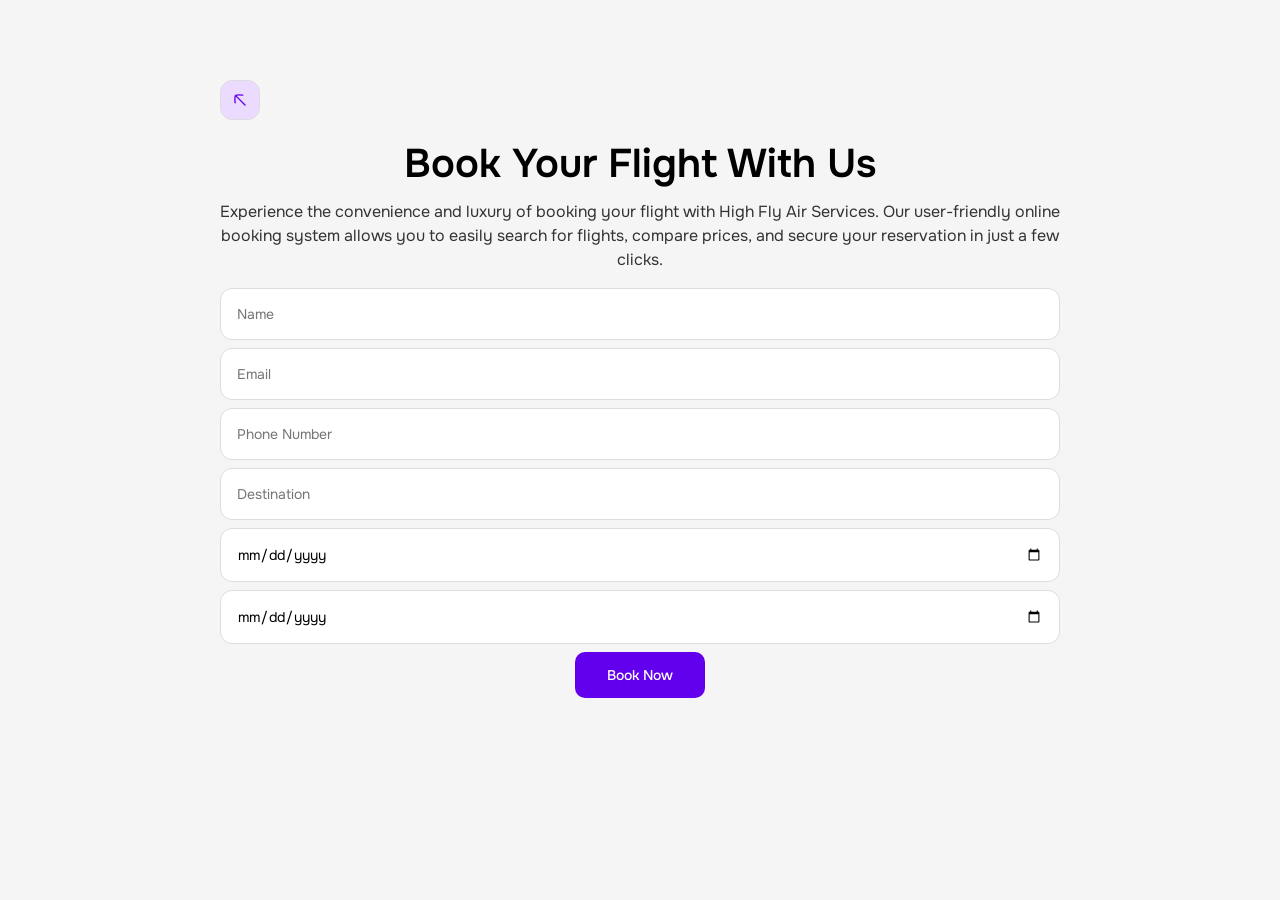
==== booking.html @ 087ce3fb "final v" ====
<!doctype html>
<html lang="en">

<head>
    <meta charset="UTF-8" />
    <meta name="viewport" content="width=device-width, initial-scale=1.0" />
    <title>high fly air services</title>
    <link rel="stylesheet" href="style.css" />
</head>

<body>
    <main class="main">

        <div class="parent">
            <div class="content-div">
                <div class="booking">
                    <svg xmlns="http://www.w3.org/2000/svg" class="back-btn"
                        viewBox="0 0 24 24"><!-- Icon from Huge Icons by Hugeicons - undefined -->
                        <path fill="none" stroke="currentColor" stroke-linecap="round" stroke-linejoin="round"
                            stroke-width="1.5" d="M15 6.65s-6.938-.542-7.915.435S6.65 15 6.65 15m.85-7.5l10 10" />
                    </svg>
                    <h1 class="services-head">Book Your Flight with Us</h1>
                    <p class="booking-description">
                        Experience the convenience and luxury of booking your flight with High Fly Air Services. Our
                        user-friendly online booking system allows you to easily search for flights, compare prices, and
                        secure your reservation in just a few clicks.
                    </p>
                    <form action="" class="contact-form">
                        <input type="text" placeholder="Name" class="input-field" />
                        <input type="email" placeholder="Email" class="input-field" />
                        <input type="text" placeholder="Phone Number" class="input-field" />
                        <input type="text" placeholder="Destination" class="input-field" />
                        <input type="date" placeholder="Departure Date" class="input-field" />
                        <input type="date" placeholder="Return Date" class="input-field" />
                        <button type="submit" class="form-btn">Book Now</button>
                    </form>

                </div>
            </div>
        </div>
    </main>

    <script src="script.js"></script>
</body>

</html>
---- style.css ----
@import url("https://fonts.googleapis.com/css2?family=Onest:wght@100..900&display=swap");

*,
*::before,
*::after {
  box-sizing: border-box;
  padding: 0;
  margin: 0;
}

:root {
  --primary-color: #6200ee;
  --secondary-color: #822afd;
  --background-color: #f5f5f5;
  --black: #000;
  --white: #fff;
  --border: 1px solid #ddd;
  --grey: #dedede;
  --grey-2: #efefef;

  --text-color: #333;
  --font-family: "Onest", sans-serif;
  --border-radius: 20px;
  --transition: all 1s ease;
  --conrner-shape: squaricle;
}

html {
  scroll-behavior: smooth;
}

body {
  font-family: "Onest", sans-serif;
  background-color: var(--background-color);
  color: var(--text-color);
  line-height: 150%;
  width: 100%;
}

a {
  text-decoration: none;
}

.main {
  display: flex;
  flex-direction: column;
  align-items: center;
  justify-content: center;
  width: 100%;
}
.header {
  display: flex;
  flex-direction: column;
  align-items: center;
  justify-content: center;
  width: 100%;
  padding: 1rem 0;
}

.parent {
  display: flex;
  flex-direction: column;
  align-items: center;
  justify-content: center;
  width: 100%;
}

.header-content {
  display: flex;
  flex-direction: row;
  align-items: center;
  justify-content: space-between;
  width: 90%;
  padding: 10px;
  max-width: 1200px;
  border-radius: var(--border-radius);
  border: var(--border);
  box-shadow: 0 2px 4px #0000001a;
}

.logo-link {
  display: flex;
  width: 30%;
  text-decoration: none;
  line-height: none;
}

.logo {
  width: 100%;
  border-radius: 10px;
}

.navbar {
  display: none;
  flex-direction: row;
  align-items: center;
  justify-content: center;
  gap: 1rem;
}

.nav-list {
  list-style: none;
  display: flex;
  flex-direction: row;
  align-items: center;
  justify-content: center;
  gap: 1rem;
}

.nav-list li a {
  text-decoration: none;
  color: var(--text-color);
  font-size: 1rem;
  font-weight: 500;
  transition: var(--transition);
}
.nav-list li a:hover {
  color: var(--primary-color);
}

.Btn {
  padding: 1rem 2rem;
  background-color: var(--grey);
  color: var(--text-color);
  font-size: 0.875rem;
  border: none;
  border-radius: 10px;
  cursor: pointer;
  font-family: var(--font-family);
  transition: var(--transition);
  font-weight: 500;
  text-transform: capitalize;
  text-decoration: none;
  line-height: 100%;
}



.content-div {
  display: flex;
  flex-direction: column;
  align-items: center;
  justify-content: center;
  width: 90%;
  max-width: 1200px;
}

.hero {
  display: flex;
  flex-direction: column;
  align-items: center;
  justify-content: center;
  width: 100%;
  gap: 2rem;

  padding: 4rem 0;
}

.column1 {
  display: flex;
  flex-direction: column;
  align-items: center;
  justify-content: center;
  width: 100%;
  gap: 1rem;
  background-image: url("assets/heroimg.jpg");
  background-size: cover;
  background-position: center;
  height: 100px;
  border-radius: 150px;
  position: relative;
}

.airplane {
  width: 100%;
  margin-top: -4rem;
  user-select: none;
}

.column2 {
  display: flex;
  flex-direction: column;
  align-items: center;
  justify-content: center;
  width: 100%;
  gap: 1rem;
}

.head1 {
  font-size: 2rem;
  color: var(--black);
  font-weight: 600;
  text-transform: capitalize;
  text-align: center;
  line-height: 100%;
  word-spacing: -1%;
  letter-spacing: -3%;
}

.description {
  font-size: 1.125rem;
  color: var(--text-color);
  line-height: 1.5;
  text-align: center;
}

.btn {
  padding: 1rem 2rem;
  background-color: var(--primary-color);
  color: var(--white);
  font-size: 0.875rem;
  border: none;
  border-radius: 10px;
  cursor: pointer;
  font-family: var(--font-family);
  transition: var(--transition);
  font-weight: 500;
  text-transform: capitalize;
  text-decoration: none;
  line-height: 100%;
}




.btn:hover {
  background-color: var(--secondary-color);
  color: var(--white);
}

.form-btn {
  padding: 1rem 2rem;
  background-color: var(--primary-color);
  color: var(--white);
  font-size: 0.875rem;
  border: none;
  border-radius: 10px;
  cursor: pointer;
  font-family: var(--font-family);
  transition: var(--transition);
  font-weight: 500;
  text-transform: capitalize;
  line-height: 100%;
  text-decoration: none;
}


/* animations sec */

.scale {
  animation: scale 1.5s ease alternate both;
}

@keyframes scale {
  from {
    transform: scale(0);
    opacity: 0.5;
  }
  to {
    transform: scale(1);
    opacity: 1;
  }
}

.fadeUp {
  animation: fadeUp 1s ease alternate both;
}

@keyframes fadeUp {
  from {
    transform: translateY(40px);
    opacity: 0;
  }
  to {
    transform: translateY(0);
    opacity: 1;
  }
}

.fade-service {
  animation: fade-service 1s ease alternate both;
  transition: var(--transition);
}

@keyframes fade-service {
  from {
    transform: translateY(40px);
    opacity: 0;
  }
  to {
    transform: translateY(0);
    opacity: 1;
  }
}

/* animation sec end */

.about-us {
  display: flex;
  flex-direction: column;
  align-items: center;
  justify-content: center;
  width: 100%;
  gap: 2rem;
  padding: 3rem 0;
}

.about-column-1 {
  display: flex;
  flex-direction: column;
  align-items: start;
  justify-content: space-between;
  width: 100%;
  gap: 1rem;
}

.about-head {
  font-size: 2rem;
  color: var(--black);
  font-weight: 600;
  text-transform: capitalize;
  line-height: 100%;
  width: 100%;
  word-spacing: -1%;
  letter-spacing: -3%;
}

.about-description {
  font-size: 1rem;
  color: var(--text-color);
  line-height: 1.5;
  width: 100%;
}

.about-column-2 {
  display: flex;
  flex-direction: column;
  justify-content: space-between;
  width: 100%;
  gap: 1rem;
}

.img-div {
  width: 100%;
  display: flex;
  background-image: url("assets/about-us.jpg");
  background-size: cover;
  background-position: center;
  border-radius: var(--border-radius);
  min-height: 200px;
}

.column-2-copy {
  display: flex;
  flex-direction: column;
  justify-content: stretch;
  align-items: center;
  width: 100%;
  gap: 1rem;
}

.copy-1 {
  display: flex;
  flex-direction: column;
  align-items: start;
  justify-content: center;
  padding: 1rem;
  gap: 1rem;
  border-radius: var(--border-radius);
  color: var(--white);
  background: var(--text-color);
}

.copy-head {
  font-size: 1.5rem;
  font-weight: 600;
  text-transform: capitalize;
  line-height: 100%;
}
.copy-description {
  font-size: 1rem;
}

.copy-2 {
  display: flex;
  flex-direction: column;
  align-items: center;
  justify-content: center;
  text-align: center;
  width: 80%;
  background: var(--grey);
  padding: 1rem;
  gap: 1rem;
  border-radius: var(--border-radius);
  color: var(--black);
  animation-delay: 0.2s;
}

.success {
  font-size: 3rem;
  color: var(--text-color);
  font-weight: 600;
  text-transform: capitalize;
  line-height: 100%;
}

.plus {
  color: var(--primary-color);
}

.success-description {
  font-size: 0.875rem;
}

.services {
  display: flex;
  flex-direction: column;
  align-items: center;
  justify-content: center;
  width: 100%;
  gap: 2rem;
  padding: 3rem 0;
}

.services-head {
  font-size: 2rem;
  color: var(--black);
  font-weight: 600;
  text-transform: capitalize;
  line-height: 100%;
  text-align: center;
  word-spacing: -1%;
  letter-spacing: -3%;
}

.services-list {
  display: flex;
  flex-direction: column;
  justify-content: center;
  width: 100%;
  gap: 1rem;
}

.service-item {
  display: flex;
  flex-direction: column;
  align-items: center;
  justify-content: center;
  width: 100%;
  gap: 1rem;
  padding: 10px;
  border-radius: 30px;
  background: var(--white);
  color: var(--text-color);
  transition: var(--transition);
  cursor: pointer;
}

.service-item:nth-child(1) {
  animation-delay: 0.3s;
}

.service-item:nth-child(2) {
  background: var(--secondary-color);
  color: var(--white);
  animation-delay: 0s;
}

.service-item:nth-child(3) {
  animation-delay: 0.3s;
}

.service-icon {
  width: 100%;
  height: 200px;
  object-fit: cover;
  border-radius: var(--border-radius);
  border: var(--border);
}
.service-title {
  font-size: 1.5rem;

  font-weight: 600;
  text-transform: capitalize;
  line-height: 100%;
}

.service-description {
  font-size: 1rem;
  line-height: 1.5;
  text-align: center;
  flex-grow: 1;
}

.why-us {
  width: 100%;
  list-style: disc;
  list-style-position: inside;
  display: flex;
  flex-direction: row;
  flex-wrap: wrap;
  align-items: center;
  justify-content: space-around;
  gap: 1rem;
}

.why-us .why {
  font-size: 1.125rem;
  color: var(--text-color);
  line-height: 1.5;
  text-align: center;
}

.why::marker {
  color: var(--primary-color);
}

.ourpromise {
  display: flex;
  flex-direction: column;
  align-items: center;
  justify-content: center;
  width: 100%;
  gap: 1rem;
  padding: 3rem 0;
}
.promise-description {
  font-size: 1.25rem;
  text-align: center;
  line-height: 150%;
}

.bold-tag {
  font-weight: 600;
  color: var(--primary-color);
}

.ourvision {
  display: flex;
  flex-direction: column;
  align-items: center;
  justify-content: center;
  width: 100%;
  gap: 1rem;
  padding: 3rem 0;
}

.our-vision-1 {
  display: flex;
  flex-direction: column-reverse;
  gap: 1rem;
  justify-content: space-between;
  width: 100%;
}

.vision-row-child-1 {
  display: flex;
  flex-direction: column;
  align-items: start;
  justify-content: center;
  gap: 1rem;
  width: 100%;
  padding: 1rem;
  background: var(--grey-2);
  border-radius: var(--border-radius);
  border: var(--border);
}

.vision-head2 {
  font-size: 1.25rem;
  color: var(--black);
  font-weight: 600;
  text-transform: capitalize;
  line-height: 100%;
}

.vision-feature {
  display: flex;
  flex-direction: column;
  gap: 0.5rem;
  list-style-position: inside;
  color: var(--text-color);
}

.feature::marker {
  color: var(--primary-color);
}

.vision-row-child-2 {
  display: flex;
  flex-direction: column;
  align-items: center;
  justify-content: center;
  gap: 1rem;
  width: 100%;
  padding: 1rem;
  background: var(--grey-2);
  border-radius: var(--border-radius);
  border: var(--border);
  text-align: center;
  color: var(--black);
  border-radius: var(--border-radius);
}

.ourvision-grid {
  display: grid;
  grid-template-columns: repeat(1, 1fr);
  grid-template-rows: repeat(2, auto);
  gap: 1rem;
  width: 100%;
}

.vision-card {
  display: flex;
  flex-direction: column;
  width: 100%;
  gap: 1rem;
  padding: 1rem;
  border-radius: var(--border-radius);
  background: var(--white);
  color: var(--text-color);
  transition: var(--transition);
  cursor: pointer;
}

.vision-card:hover {
  transform: translateY(10px);
}

.vision-card:nth-child(2) {
  background: var(--secondary-color);
  animation-delay: 0.2s;
  color: var(--white);
}

.vision-card:nth-child(2) .vision-icon {
  color: var(--white);
}

.ourpromise-head {
  font-size: 1.5rem;
  color: var(--black);
  font-weight: 600;
  text-transform: capitalize;
  line-height: 100%;
}

.ourpromise-desc {
  font-size: 0.875rem;
  line-height: 1.5;
  text-align: center;
}

.vision-icon {
  width: 30px;
  height: 30px;
  color: var(--primary-color);

}

.vision-head {
  font-size: 1.25rem;
  font-weight: 600;
  text-transform: capitalize;
  line-height: 100%;
}

.vision-description {
  font-size: 0.9rem;
  line-height: 150%;
}

/* FAQs */

.FAQs {
  display: flex;
  flex-direction: column;
  align-items: center;
  justify-content: center;
  width: 100%;
  gap: 2rem;
  padding: 3rem 0;
}

.accordion {
  display: flex;
  flex-direction: column;
  align-items: center;
  justify-content: center;
  width: 100%;
  gap: 0.5rem;
}

.accordion-item {
  width: 100%;
  border-radius: var(--border-radius);
  background: var(--white);
  justify-content: center;
  align-items: center;
  transition: var(--transition);
  border: 1px solid transparent;
}

.accordion-header {
  font-family: var(--font-family);
  width: 100%;
  padding: 1rem;
  font-size: 1rem;
  font-weight: 500;
  color: var(--text-color);
  display: flex;
  align-items: center;
  justify-content: space-between;
  border: none;
  background: none;
  cursor: pointer;
}

.plus-icon {
  width: 20px;
  height: 20px;
  color: var(--primary-color);
  transition: var(--transition);
}

.accordion-content-parent {
  display: grid;
  overflow: hidden;
  transition: var(--transition);
  grid-template-rows: 0fr;
}

.accordion-content {
  overflow: hidden;
  font-size: 0.875rem;
  line-height: 1.5;
  color: var(--text-color);
}

.answer {
  padding: 1rem;
  width: 100%;
}

.accordion-item.open .accordion-content-parent {
  grid-template-rows: 1fr;
}

.accordion-item.open {
  background: var(--grey-2);
  border: var(--border);
}

.accordion-item.open .plus-icon {
  transform: rotate(45deg);
}

.accordion-item.open .accordion-header {
  color: var(--primary-color);
}

.contact-us {
  display: flex;
  flex-direction: column;
  align-items: center;
  justify-content: center;
  width: 100%;
  gap: 2rem;
  padding: 3rem 0;
}

.contact-information {
  display: flex;
  flex-direction: column;
  gap: 1rem;
  width: 100%;
  justify-content: space-between;
}

.contact-info-sec {
  display: flex;
  flex-direction: column;
  align-items: center;
  gap: 1rem;
  width: 100%;
}

.info-card {
  display: flex;
  flex-direction: column;
  align-items: center;
  justify-content: center;
  width: 90%;
  gap: 1rem;
  padding: 1rem;
  border-radius: var(--border-radius);
  background: var(--white);
  color: var(--text-color);
  border: var(--border);
  transition: var(--transition);
  cursor: pointer;
  flex-grow: 1;
}

.info-card:hover {
  transform: translateY(5px);
}

.info-icon {
  width: 40px;
  height: 40px;
  color: var(--primary-color);
}

.info-name {
  font-size: 1rem;
  font-weight: 500;
  text-transform: capitalize;
  line-height: 100%;
}

.info-card:nth-child(2) {
  background: var(--grey-2);
  width: 100%;
  border: var(--border);
}

.contact-form-sec {
  display: flex;
  flex-direction: column;
  align-items: center;
  justify-content: center;
  gap: 1rem;
  width: 100%;
  background: var(--grey-2);
  padding: 1rem;
  border-radius: var(--border-radius);
  border: var(--border);
}

.contact-form {
  display: flex;
  flex-direction: column;
  align-items: center;
  justify-content: center;
  width: 100%;
  gap: 0.5rem;
}

input,
textarea {
  width: 100%;
  font-family: var(--font-family);
  border-radius: 12px;
  border: var(--border);
  font-size: 0.875rem;
  transition: var(--transition);
  padding: 1rem;
}

textarea {
  resize: vertical;
  min-height: 200px;
}

input:focus,
textarea:focus {
  outline: none;
  border-color: var(--primary-color);
}

.booking{
  display: flex;
  flex-direction: column;
  align-items: center;
  justify-content: center;
  width: 100%;
  gap: 1rem;
  padding: 5rem 0;
  position: relative;

}

.booking-description {
  font-size: 1rem;
  color: var(--text-color);
  line-height: 1.5;
  text-align: center;
  width: 100%;
}

.back-btn{
  width: 40px;
  height: 40px;
  padding: 0.5rem;
  border-radius: 12px;
  border: var(--border);
  background: #ebdcff;
  color: var(--primary-color);
  transition: var(--transition);  
  cursor: pointer;
  position: absolute;
  top: 1rem;
  left: 0;
}


/* media tablet */

@media (min-width: 768px) {
  .header-content {
    width: 95%;
  }

  .logo-link {
    width: 20%;
  }

  .logo {
    width: 100%;
  }

  .navbar {
    display: flex;
  }

  .content-div {
    width: 95%;
    padding: 4rem 0;
  }

  .column1 {
    height: 150px;
  }

  .column2 {
    width: 80%;
  }

  .airplane {
    width: 80%;
    margin-top: -6rem;
  }

  .about-column-1 {
    flex-direction: row;
  }

  .about-column-2 {
    flex-direction: row;
  }

  .img-div {
    width: 60%;
  }

  .column-2-copy {
    width: 40%;
  }

  .services-list {
    flex-direction: row;
  }

  .promise-description {
    font-size: 1.6rem;
  }

  .vision-row-child-1,
  .vision-row-child-2 {
    width: 50%;
  }

  .ourvision-grid {
    grid-template-columns: repeat(2, 1fr);
    grid-template-rows: repeat(1, auto);
  }

  .our-vision-1 {
    flex-direction: row-reverse;
  }

  .contact-information {
    flex-direction: row;
  }

  .contact-info-sec {
    width: 40%;
  }
  .contact-form-sec {
    width: 60%;
  }


.booking{
 
  width: 70%;
  
}
}

/* media desktop */

@media (min-width: 1024px) {
  .header-content {
    width: 100%;
  }

  .logo-link {
    width: 15%;
  }

  .logo {
    width: 100%;
  }

  .content-div {
    width: 100%;
  }

  .hero {
    gap: 3rem;
    padding: 10rem 0;
  }

  .column1 {
    height: 250px;
  }

  .column2 {
    width: 60%;
  }

  .head1 {
    font-size: 3rem;
  }

  .about-head,
  .services-head {
    font-size: 2.5rem;
  }

  .about-us {
    padding: 5rem 0;
  }

  .services {
    padding: 5rem 0;
  }

  .services-list {
    flex-direction: row;
  }

  .ourpromise {
    padding: 5rem 0;
  }

  .FAQs {
    padding: 5rem 0;
  }

  .accordion {
    width: 60%;
  }

  .ourvision-grid {
    grid-template-columns: repeat(3, 1fr);
    grid-template-rows: repeat(1, auto);
  }

  .contact-info-sec {
    width: 30%;
  }
  .contact-form-sec {
    width: 70%;
  }
}
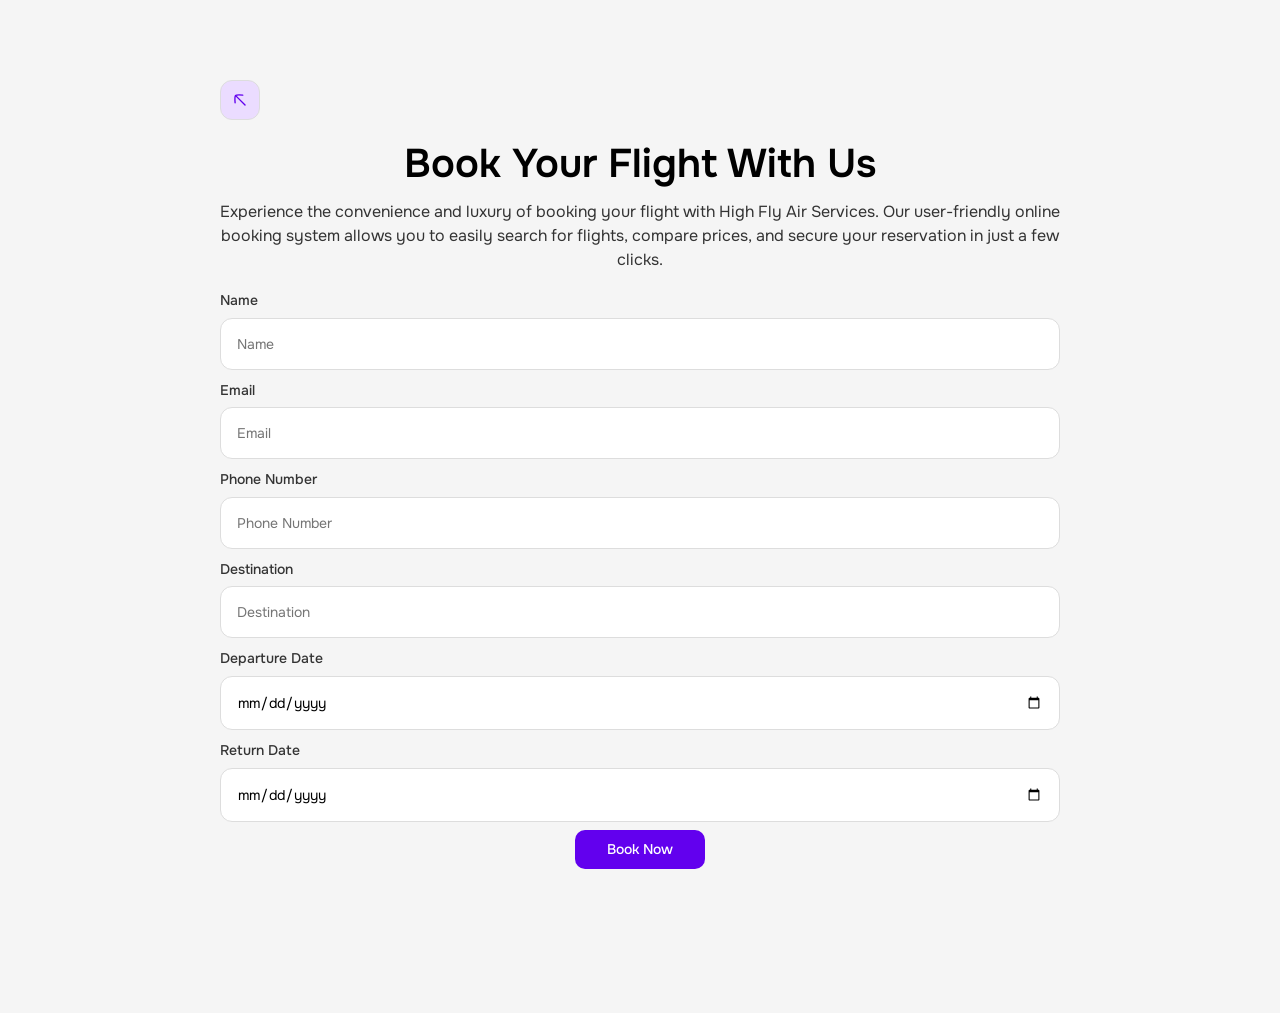
==== commit a940abaa: "final version" ====
--- a/booking.html
+++ b/booking.html
@@ -26,12 +26,30 @@
                         secure your reservation in just a few clicks.
                     </p>
                     <form action="" class="contact-form">
-                        <input type="text" placeholder="Name" class="input-field" />
-                        <input type="email" placeholder="Email" class="input-field" />
-                        <input type="text" placeholder="Phone Number" class="input-field" />
-                        <input type="text" placeholder="Destination" class="input-field" />
-                        <input type="date" placeholder="Departure Date" class="input-field" />
-                        <input type="date" placeholder="Return Date" class="input-field" />
+                        <div class="field-group">
+                            <label for="name" class="field-label">Name</label>
+                            <input id="name" type="text" placeholder="Name" class="input-field" />
+                        </div>
+                        <div class="field-group">
+                            <label for="email" class="field-label">Email</label>
+                            <input id="email" type="email" placeholder="Email" class="input-field" />
+                        </div>
+                        <div class="field-group">
+                            <label for="phone" class="field-label">Phone Number</label>
+                            <input id="phone" type="text" placeholder="Phone Number" class="input-field" />
+                        </div>
+                        <div class="field-group">
+                            <label for="destination" class="field-label">Destination</label>
+                            <input id="destination" type="text" placeholder="Destination" class="input-field" />
+                        </div>
+                        <div class="field-group">
+                            <label for="departure-date" class="field-label">Departure Date</label>
+                            <input id="departure-date" type="date" class="input-field" />
+                        </div>
+                        <div class="field-group">
+                            <label for="return-date" class="field-label">Return Date</label>
+                            <input id="return-date" type="date" class="input-field" />
+                        </div>
                         <button type="submit" class="form-btn">Book Now</button>
                     </form>
 
--- a/style.css
+++ b/style.css
@@ -80,7 +80,7 @@
 
 .logo-link {
   display: flex;
-  width: 30%;
+  width: 40%;
   text-decoration: none;
   line-height: none;
 }
@@ -119,7 +119,7 @@
 }
 
 .Btn {
-  padding: 1rem 2rem;
+  padding: 0.8rem 2rem;
   background-color: var(--grey);
   color: var(--text-color);
   font-size: 0.875rem;
@@ -133,8 +133,6 @@
   text-decoration: none;
   line-height: 100%;
 }
-
-
 
 .content-div {
   display: flex;
@@ -205,7 +203,7 @@
 }
 
 .btn {
-  padding: 1rem 2rem;
+  padding: 0.8rem 2rem;
   background-color: var(--primary-color);
   color: var(--white);
   font-size: 0.875rem;
@@ -220,16 +218,13 @@
   line-height: 100%;
 }
 
-
-
-
 .btn:hover {
   background-color: var(--secondary-color);
   color: var(--white);
 }
 
 .form-btn {
-  padding: 1rem 2rem;
+  padding: 0.8rem 2rem;
   background-color: var(--primary-color);
   color: var(--white);
   font-size: 0.875rem;
@@ -242,6 +237,14 @@
   text-transform: capitalize;
   line-height: 100%;
   text-decoration: none;
+}
+
+#head-btn{
+  display: none;
+}
+
+#open{
+  display:block;
 }
 
 
@@ -655,7 +658,6 @@
   width: 30px;
   height: 30px;
   color: var(--primary-color);
-
 }
 
 .vision-head {
@@ -705,11 +707,12 @@
   font-family: var(--font-family);
   width: 100%;
   padding: 1rem;
-  font-size: 1rem;
+  font-size: 0.875rem;
   font-weight: 500;
   color: var(--text-color);
   display: flex;
   align-items: center;
+  text-align: left;
   justify-content: space-between;
   border: none;
   background: none;
@@ -717,10 +720,11 @@
 }
 
 .plus-icon {
-  width: 20px;
-  height: 20px;
   color: var(--primary-color);
-  transition: var(--transition);
+  line-height: 0;
+  transition: var(--transition);
+  font-weight: 400;
+  font-size: 1.5rem;
 }
 
 .accordion-content-parent {
@@ -847,6 +851,19 @@
   gap: 0.5rem;
 }
 
+.field-group {
+  display: flex;
+  flex-direction: column;
+  width: 100%;
+  gap: 0.35rem;
+}
+
+.field-label {
+  font-size: 0.875rem;
+  font-weight: 500;
+  color: var(--text-color);
+}
+
 input,
 textarea {
   width: 100%;
@@ -869,7 +886,7 @@
   border-color: var(--primary-color);
 }
 
-.booking{
+.booking {
   display: flex;
   flex-direction: column;
   align-items: center;
@@ -878,7 +895,6 @@
   gap: 1rem;
   padding: 5rem 0;
   position: relative;
-
 }
 
 .booking-description {
@@ -889,7 +905,7 @@
   width: 100%;
 }
 
-.back-btn{
+.back-btn {
   width: 40px;
   height: 40px;
   padding: 0.5rem;
@@ -897,13 +913,162 @@
   border: var(--border);
   background: #ebdcff;
   color: var(--primary-color);
-  transition: var(--transition);  
+  transition: var(--transition);
   cursor: pointer;
   position: absolute;
   top: 1rem;
   left: 0;
 }
 
+.footer{
+  display: flex;
+  flex-direction: column;
+  align-items: center;
+  justify-content: center;
+  width: 100%;
+  gap: 1rem;
+  padding: 1rem 0;
+  background: var(--text-color);
+  color: var(--white);
+  border-top: var(--border);
+}
+
+.footer-content{
+  display: flex;
+  flex-direction: column;
+  align-items: center;
+  justify-content: center;
+  width: 90%;
+  max-width: 1200px;
+  gap: 1rem;
+  padding: 4rem 0;
+}
+
+
+.footer-logo-link{
+  width: 40%;
+  text-decoration: none;
+  line-height: none;
+  display: flex;
+}
+
+.social-icons-div{
+  display: flex;
+  flex-direction: row;
+  align-items: center;
+  justify-content: center;
+  gap: 0.2rem;
+}
+
+.social-icon{
+  width: 40px;
+  height: 40px;
+  background: var(--black);
+  color: var(--grey);
+  padding: 0.4rem;
+  border-radius: 10px;
+  transition: var(--transition);
+  cursor: pointer;
+}
+.social-icon:hover{
+  background: var(--primary-color);
+  color: var(--white);
+}
+
+.footer-text{
+  font-size: 0.875rem;
+  text-align: center;
+  color: var(--grey);
+}
+
+.arshid-tag{
+  color: var(--white);
+  font-weight: 600;
+  transition: var(--transition);
+  text-decoration-line: underline;
+  text-decoration-thickness: 1px;
+  
+}
+.arshid-tag:hover{
+  color: var(--primary-color);
+}
+
+
+
+/* off canvas menu */
+
+.mob-menu {
+  position: fixed;
+  top: 0;
+  left: -100%;
+  width: 100%;
+  height: 100%;
+  display: flex;
+  flex-direction: column;
+  align-items: center;
+  justify-content: center;
+  gap: 2rem;
+  transition: var(--transition);
+  padding: 1rem;
+  z-index: 100;
+
+}
+
+.mob-menu.open {
+  left: 0;
+}
+
+
+
+
+
+.mob-menu-parent{
+  display: flex;
+  flex-direction: column;
+  align-items: start;
+  gap: 2rem;
+  width: 100%;
+  height: 100%;
+  background: var(--white);
+  border-radius: var(--border-radius);
+  padding: 1rem;
+}
+
+.menu-icon{
+  width: 40px;
+  height: 40px;
+  padding: 0.5rem;
+  border-radius: 12px;
+  border: var(--border);
+  background: #ebdcff;
+  color: var(--primary-color);
+  transition: var(--transition);
+  cursor: pointer;
+}
+
+#close{
+  align-self: flex-end;
+}
+
+.mob-nav-list{
+  list-style: none;
+  display: flex;
+  flex-direction: column;
+  align-items: start;
+  gap: 1rem;
+  width: 100%;
+}
+
+.mob-nav-list li a {
+  text-decoration: none;
+  color: var(--text-color);
+  font-size: 1.25rem;
+  font-weight: 500;
+  transition: var(--transition);
+}
+
+
+
 
 /* media tablet */
 
@@ -991,11 +1156,31 @@
     width: 60%;
   }
 
-
-.booking{
- 
-  width: 70%;
-  
+  .booking {
+    width: 70%;
+  }
+
+  .footer-content{
+    width: 95%;
+  }
+
+  .footer-logo-link{
+    width: 20%;
+  }
+
+  #head-btn{
+  display: block;
+}
+
+#open{
+  display: none;
+}
+
+.mob-menu {
+
+  display: none;
+
+
 }
 }
 
@@ -1075,4 +1260,12 @@
   .contact-form-sec {
     width: 70%;
   }
-}
+
+    .footer-content{
+    width: 100%;
+  }
+
+  .footer-logo-link{
+    width: 20%;
+  }
+}
